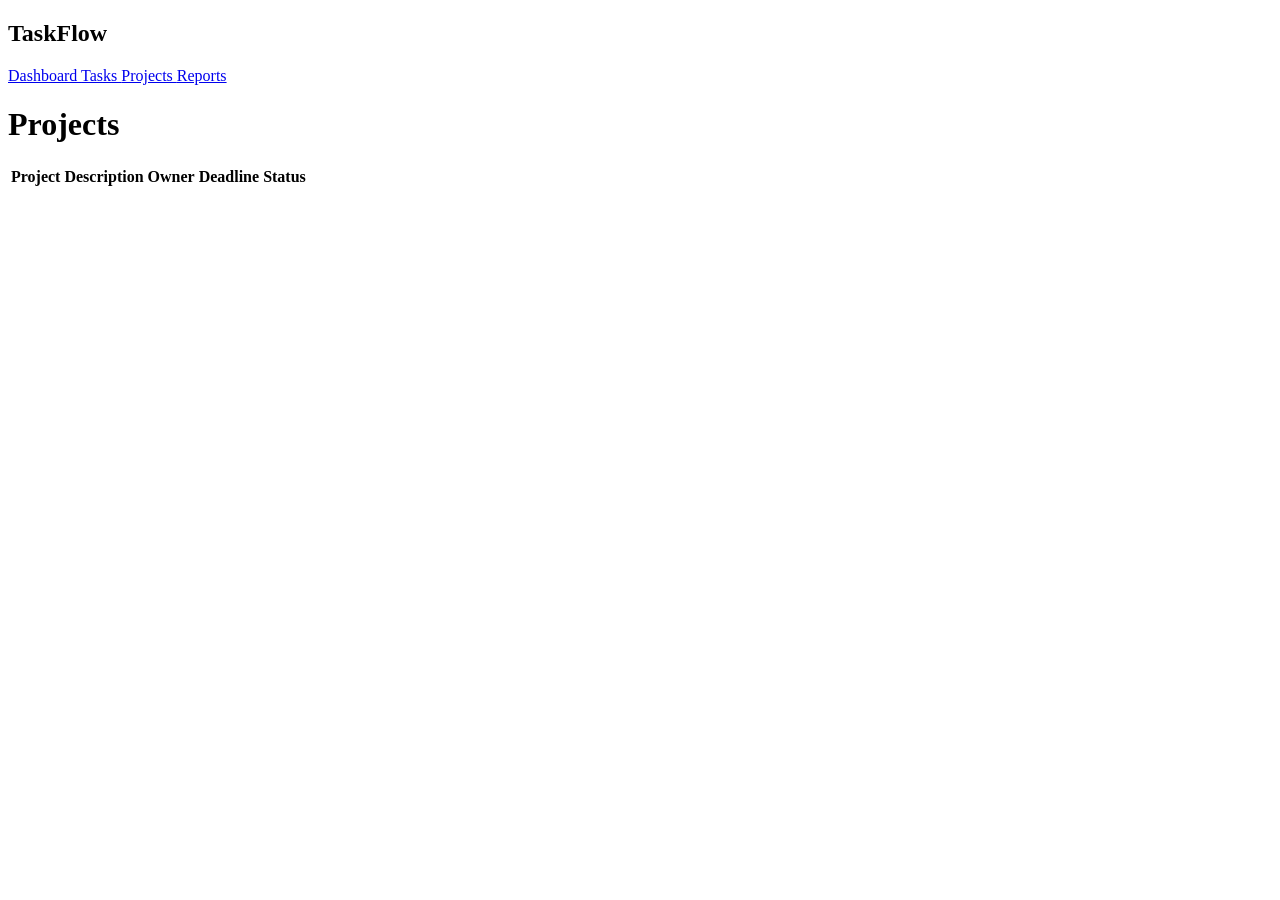
==== projects.html @ fec97be4 "Rename project.html to projects.html" ====
<!DOCTYPE html>
<html lang="en">
<head>
  <meta charset="UTF-8">
  <meta name="viewport" content="width=device-width, initial-scale=1.0">

  <title>Projects</title>

  <link rel="stylesheet" href="css/style.css">
</head>

<body>

<div class="container">

  <aside class="sidebar">

    <h2>TaskFlow</h2>

    <nav>

      <a href="index.html" class="menu-link">
        Dashboard
      </a>

      <a href="tasks.html" class="menu-link">
        Tasks
      </a>

      <a href="projects.html" class="menu-link active">
        Projects
      </a>

      <a href="reports.html" class="menu-link">
        Reports
      </a>

    </nav>

  </aside>

  <main class="main-content">

    <header class="topbar">
      <h1>Projects</h1>
    </header>

    <section class="table-section">

      <table>

        <thead>

          <tr>
            <th>Project</th>
            <th>Description</th>
            <th>Owner</th>
            <th>Deadline</th>
            <th>Status</th>
          </tr>

        </thead>

        <tbody id="projectTableBody"></tbody>

      </table>

    </section>

  </main>

</div>

<script src="js/projects.js"></script>

</body>
</html>
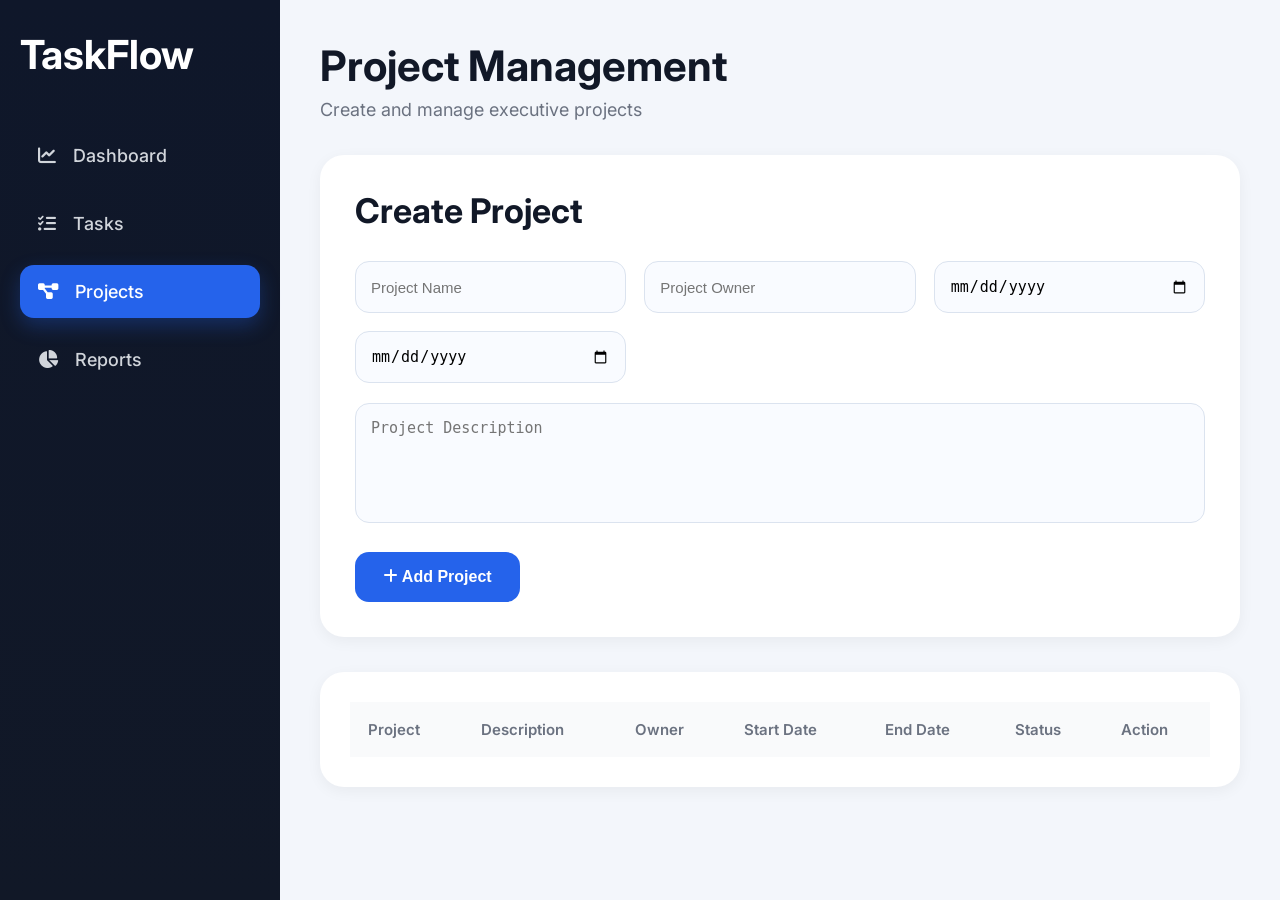
==== commit dee5e610: "Update projects.html" ====
--- a/projects.html
+++ b/projects.html
@@ -1,17 +1,27 @@
 <!DOCTYPE html>
 <html lang="en">
+
 <head>
+
   <meta charset="UTF-8">
   <meta name="viewport" content="width=device-width, initial-scale=1.0">
 
   <title>Projects</title>
 
   <link rel="stylesheet" href="css/style.css">
+
+  <link
+    rel="stylesheet"
+    href="https://cdnjs.cloudflare.com/ajax/libs/font-awesome/6.5.1/css/all.min.css"
+  />
+
 </head>
 
 <body>
 
 <div class="container">
+
+  <!-- Sidebar -->
 
   <aside class="sidebar">
 
@@ -20,18 +30,22 @@
     <nav>
 
       <a href="index.html" class="menu-link">
+        <i class="fa-solid fa-chart-line"></i>
         Dashboard
       </a>
 
       <a href="tasks.html" class="menu-link">
+        <i class="fa-solid fa-list-check"></i>
         Tasks
       </a>
 
       <a href="projects.html" class="menu-link active">
+        <i class="fa-solid fa-diagram-project"></i>
         Projects
       </a>
 
       <a href="reports.html" class="menu-link">
+        <i class="fa-solid fa-chart-pie"></i>
         Reports
       </a>
 
@@ -39,33 +53,106 @@
 
   </aside>
 
+  <!-- Main -->
+
   <main class="main-content">
 
-    <header class="topbar">
-      <h1>Projects</h1>
-    </header>
+    <div class="page-content">
 
-    <section class="table-section">
+      <!-- Header -->
 
-      <table>
+      <header class="topbar">
 
-        <thead>
+        <div>
+          <h1>Project Management</h1>
+          <p>Create and manage executive projects</p>
+        </div>
 
-          <tr>
-            <th>Project</th>
-            <th>Description</th>
-            <th>Owner</th>
-            <th>Deadline</th>
-            <th>Status</th>
-          </tr>
+      </header>
 
-        </thead>
+      <!-- Project Form -->
 
-        <tbody id="projectTableBody"></tbody>
+      <section class="task-form-container">
 
-      </table>
+        <h2>Create Project</h2>
 
-    </section>
+        <form id="projectForm">
+
+          <div class="grid">
+
+            <input
+              type="text"
+              id="projectName"
+              placeholder="Project Name"
+              required
+            >
+
+            <input
+              type="text"
+              id="projectOwner"
+              placeholder="Project Owner"
+              required
+            >
+
+            <input
+              type="date"
+              id="projectStartDate"
+              required
+            >
+
+            <input
+              type="date"
+              id="projectEndDate"
+              required
+            >
+
+          </div>
+
+          <textarea
+            id="projectDescription"
+            placeholder="Project Description"
+          ></textarea>
+
+          <button type="submit" class="primary-btn">
+
+            <i class="fa-solid fa-plus"></i>
+            Add Project
+
+          </button>
+
+        </form>
+
+      </section>
+
+      <!-- Project Table -->
+
+      <section class="table-section">
+
+        <table>
+
+          <thead>
+
+            <tr>
+
+              <th>Project</th>
+              <th>Description</th>
+              <th>Owner</th>
+              <th>Start Date</th>
+              <th>End Date</th>
+              <th>Status</th>
+              <th>Action</th>
+
+            </tr>
+
+          </thead>
+
+          <tbody id="projectTableBody"></tbody>
+
+        </table>
+
+      </section>
+
+    </div>
 
   </main>
 
--- a/css/style.css
+++ b/css/style.css
@@ -0,0 +1,385 @@
+@import url('https://fonts.googleapis.com/css2?family=Inter:wght@400;500;600;700&display=swap');
+
+*{
+    margin:0;
+    padding:0;
+    box-sizing:border-box;
+}
+
+.page-content{
+    animation:fadeIn 0.4s ease;
+}
+
+@keyframes fadeIn{
+    from{
+        opacity:0;
+        transform:translateY(10px);
+    }
+
+    to{
+        opacity:1;
+        transform:translateY(0);
+    }
+}
+
+body{
+    font-family:'Inter',sans-serif;
+    background:#f3f6fb;
+    color:#111827;
+}
+
+/* Layout */
+
+.container{
+    display:flex;
+    min-height:100vh;
+}
+
+/* Sidebar */
+
+.sidebar{
+    width:280px;
+    background:linear-gradient(180deg,#0f172a,#111827);
+    color:white;
+    padding:30px 20px;
+    position:fixed;
+    top:0;
+    left:0;
+    bottom:0;
+}
+
+.sidebar h2{
+    font-size:40px;
+    font-weight:700;
+    margin-bottom:50px;
+}
+
+.sidebar nav{
+    display:flex;
+    flex-direction:column;
+    gap:15px;
+}
+
+.menu-link{
+    text-decoration:none;
+    color:#d1d5db;
+    padding:16px 18px;
+    border-radius:14px;
+    font-size:18px;
+    font-weight:500;
+    transition:0.3s;
+}
+
+.menu-link:hover{
+    background:#1e293b;
+    color:white;
+}
+
+.menu-link.active{
+    background:#2563eb;
+    color:white;
+    box-shadow:0 8px 20px rgba(37,99,235,0.3);
+}
+
+/* Main */
+
+.main-content{
+    margin-left:280px;
+    width:100%;
+    padding:40px;
+}
+
+/* Header */
+
+.topbar{
+    display:flex;
+    justify-content:space-between;
+    align-items:center;
+    margin-bottom:35px;
+}
+
+.topbar h1{
+    font-size:42px;
+    font-weight:700;
+    margin-bottom:8px;
+}
+
+.topbar p{
+    color:#6b7280;
+    font-size:18px;
+}
+
+/* Notification */
+
+.notification{
+    position:relative;
+    background:white;
+    width:60px;
+    height:60px;
+    border-radius:16px;
+    display:flex;
+    justify-content:center;
+    align-items:center;
+    font-size:24px;
+    box-shadow:0 4px 15px rgba(0,0,0,0.06);
+}
+
+.notification span{
+    position:absolute;
+    top:-5px;
+    right:-5px;
+    background:#ef4444;
+    color:white;
+    width:24px;
+    height:24px;
+    border-radius:50%;
+    display:flex;
+    justify-content:center;
+    align-items:center;
+    font-size:12px;
+    font-weight:600;
+}
+
+/* KPI Cards */
+
+.kpi-grid{
+    display:grid;
+    grid-template-columns:repeat(auto-fit,minmax(240px,1fr));
+    gap:24px;
+    margin-bottom:35px;
+}
+
+.card{
+    background:white;
+    border-radius:20px;
+    padding:28px;
+    box-shadow:0 4px 15px rgba(0,0,0,0.05);
+    transition:0.3s;
+}
+
+.card:hover{
+    transform:translateY(-4px);
+}
+
+.card h3{
+    color:#6b7280;
+    margin-bottom:15px;
+    font-size:16px;
+    font-weight:600;
+}
+
+.card h2{
+    font-size:36px;
+    font-weight:700;
+}
+
+/* Form */
+
+.task-form-container{
+    background:white;
+    border-radius:24px;
+    padding:35px;
+    margin-bottom:35px;
+    box-shadow:0 4px 15px rgba(0,0,0,0.05);
+}
+
+.task-form-container h2{
+    font-size:34px;
+    margin-bottom:30px;
+}
+
+/* Grid */
+
+.grid{
+    display:grid;
+    grid-template-columns:repeat(auto-fit,minmax(220px,1fr));
+    gap:18px;
+}
+
+/* Inputs */
+
+input,
+textarea,
+select{
+    width:100%;
+    border:1px solid #dbe3ef;
+    background:#f9fbff;
+    padding:15px;
+    border-radius:14px;
+    font-size:15px;
+    transition:0.3s;
+}
+
+input:focus,
+textarea:focus,
+select:focus{
+    outline:none;
+    border-color:#2563eb;
+    background:white;
+    box-shadow:0 0 0 4px rgba(37,99,235,0.1);
+}
+
+textarea{
+    margin-top:20px;
+    min-height:120px;
+    resize:none;
+}
+
+/* Buttons */
+
+.primary-btn{
+    margin-top:25px;
+    background:#2563eb;
+    color:white;
+    border:none;
+    padding:16px 28px;
+    border-radius:14px;
+    font-size:16px;
+    font-weight:600;
+    cursor:pointer;
+    transition:0.3s;
+}
+
+.primary-btn:hover{
+    background:#1d4ed8;
+    transform:translateY(-2px);
+}
+
+.delete-btn{
+    background:#ef4444;
+    color:white;
+    border:none;
+    padding:10px 16px;
+    border-radius:10px;
+    cursor:pointer;
+    transition:0.3s;
+    font-weight:600;
+}
+
+.delete-btn:hover{
+    background:#dc2626;
+}
+
+/* Table */
+
+.table-section{
+    background:white;
+    border-radius:24px;
+    padding:30px;
+    box-shadow:0 4px 15px rgba(0,0,0,0.05);
+    overflow-x:auto;
+}
+
+table{
+    width:100%;
+    border-collapse:collapse;
+}
+
+thead{
+    background:#f9fafb;
+}
+
+th{
+    text-align:left;
+    padding:18px;
+    color:#6b7280;
+    font-size:15px;
+    font-weight:600;
+}
+
+td{
+    padding:20px 18px;
+    border-bottom:1px solid #f1f5f9;
+    font-size:15px;
+}
+
+tbody tr{
+    transition:0.3s;
+}
+
+tbody tr:hover{
+    background:#f8fbff;
+}
+
+/* Status */
+
+.status-complete{
+    color:#16a34a;
+    font-weight:700;
+}
+
+.status-pending{
+    color:#f59e0b;
+    font-weight:700;
+}
+
+/* Checkbox */
+
+input[type='checkbox']{
+    width:18px;
+    height:18px;
+    cursor:pointer;
+}
+
+/* Reports */
+
+.report-grid{
+    display:grid;
+    grid-template-columns:repeat(auto-fit,minmax(280px,1fr));
+    gap:24px;
+}
+
+.menu-link i{
+    margin-right:12px;
+}
+
+/* Mobile */
+
+@media(max-width:992px){
+
+    .sidebar{
+        width:100%;
+        height:auto;
+        position:relative;
+    }
+
+    .main-content{
+        margin-left:0;
+        padding:25px;
+    }
+
+    .topbar{
+        flex-direction:column;
+        align-items:flex-start;
+        gap:20px;
+    }
+
+    .topbar h1{
+        font-size:32px;
+    }
+
+    .sidebar h2{
+        font-size:32px;
+    }
+
+    .menu-link{
+        font-size:16px;
+    }
+}
+
+@media(max-width:600px){
+
+    .task-form-container,
+    .table-section,
+    .card{
+        padding:20px;
+    }
+
+    .topbar h1{
+        font-size:28px;
+    }
+
+    .task-form-container h2{
+        font-size:26px;
+    }
+}
